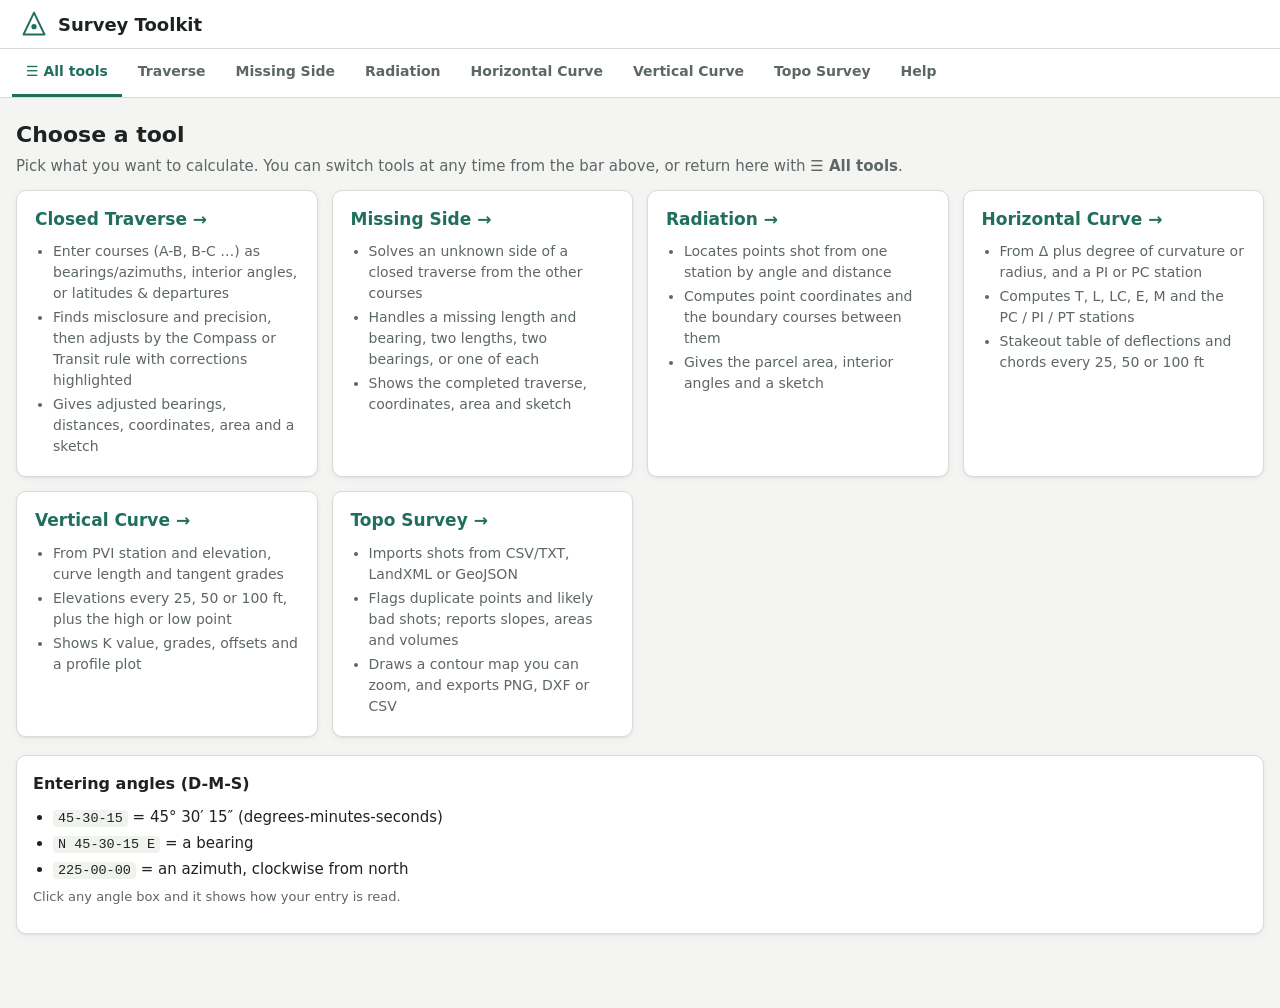
==== index.html @ ddb18ce5 "Put Units and angle-precision dropdowns in each tool's entry form Removes the settings from the top " ====
<!doctype html>
<html lang="en">
<head>
  <meta charset="utf-8">
  <meta name="viewport" content="width=device-width, initial-scale=1">
  <title>Survey Toolkit</title>
  <meta name="description" content="Engineering surveying calculations: traverses, missing sides, radiation, horizontal and vertical curves, and topographic surface analysis.">
  <link rel="stylesheet" href="css/styles.css">
</head>
<body>
  <header class="app-header">
    <div class="brand" role="button" tabindex="0" data-go="home" title="Back to the tool menu">
      <svg viewBox="0 0 32 32" width="28" height="28" aria-hidden="true"><path d="M16 3 4 28h24L16 3Z" fill="none" stroke="currentColor" stroke-width="2.2" stroke-linejoin="round"/><circle cx="16" cy="19" r="3" fill="currentColor"/></svg>
      <span>Survey Toolkit</span>
    </div>
    <!-- Shared settings; each tool's form has visible copies that stay in sync. -->
    <select id="units" hidden>
      <option value="ft">Feet</option>
      <option value="m">Meters</option>
    </select>
    <select id="secDec" hidden>
      <option value="0">1"</option>
      <option value="1">0.1"</option>
    </select>
  </header>

  <nav class="tabs" role="tablist">
    <button role="tab" data-tab="home" class="active home-tab">☰ All tools</button>
    <button role="tab" data-tab="traverse">Traverse</button>
    <button role="tab" data-tab="missing">Missing Side</button>
    <button role="tab" data-tab="radiation">Radiation</button>
    <button role="tab" data-tab="hcurve">Horizontal Curve</button>
    <button role="tab" data-tab="vcurve">Vertical Curve</button>
    <button role="tab" data-tab="topo">Topo Survey</button>
    <button role="tab" data-tab="help">Help</button>
  </nav>

  <main>
    <!-- ================= TRAVERSE ================= -->
    <section id="tab-home" class="tab-panel active">
      <div class="panel-head">
        <h1>Choose a tool</h1>
        <p>Pick what you want to calculate. You can switch tools at any time from the bar above, or return here with <strong>☰ All tools</strong>.</p>
      </div>
      <div class="tool-menu">
        <button class="tool-card" data-go="traverse">
          <span class="tool-title">Closed Traverse</span>
          <ul>
            <li>Enter courses (A-B, B-C …) as bearings/azimuths, interior angles, or latitudes &amp; departures</li>
            <li>Finds misclosure and precision, then adjusts by the Compass or Transit rule with corrections highlighted</li>
            <li>Gives adjusted bearings, distances, coordinates, area and a sketch</li>
          </ul>
        </button>
        <button class="tool-card" data-go="missing">
          <span class="tool-title">Missing Side</span>
          <ul>
            <li>Solves an unknown side of a closed traverse from the other courses</li>
            <li>Handles a missing length and bearing, two lengths, two bearings, or one of each</li>
            <li>Shows the completed traverse, coordinates, area and sketch</li>
          </ul>
        </button>
        <button class="tool-card" data-go="radiation">
          <span class="tool-title">Radiation</span>
          <ul>
            <li>Locates points shot from one station by angle and distance</li>
            <li>Computes point coordinates and the boundary courses between them</li>
            <li>Gives the parcel area, interior angles and a sketch</li>
          </ul>
        </button>
        <button class="tool-card" data-go="hcurve">
          <span class="tool-title">Horizontal Curve</span>
          <ul>
            <li>From Δ plus degree of curvature or radius, and a PI or PC station</li>
            <li>Computes T, L, LC, E, M and the PC / PI / PT stations</li>
            <li>Stakeout table of deflections and chords every 25, 50 or 100 ft</li>
          </ul>
        </button>
        <button class="tool-card" data-go="vcurve">
          <span class="tool-title">Vertical Curve</span>
          <ul>
            <li>From PVI station and elevation, curve length and tangent grades</li>
            <li>Elevations every 25, 50 or 100 ft, plus the high or low point</li>
            <li>Shows K value, grades, offsets and a profile plot</li>
          </ul>
        </button>
        <button class="tool-card" data-go="topo">
          <span class="tool-title">Topo Survey</span>
          <ul>
            <li>Imports shots from CSV/TXT, LandXML or GeoJSON</li>
            <li>Flags duplicate points and likely bad shots; reports slopes, areas and volumes</li>
            <li>Draws a contour map you can zoom, and exports PNG, DXF or CSV</li>
          </ul>
        </button>
      </div>
      <div class="card dms-card">
        <h2>Entering angles (D-M-S)</h2>
        <div class="dms-guide"></div>
      </div>
    </section>

    <section id="tab-traverse" class="tab-panel">
      <div class="panel-head">
        <h1>Closed Traverse</h1>
        <p>Enter each course in order around the figure. The program balances angles, computes latitudes and departures, closure and precision, applies the selected adjustment, and computes coordinates and area.</p>
      </div>
      <div class="dms-guide compact"></div>
      <div class="card">
        <div class="form-row">
          <label>Data entered as
            <select id="tr-mode">
              <option value="distdir">Distances + directions/angles</option>
              <option value="latdep">Latitudes + departures</option>
            </select>
          </label>
          <label class="dist-only">Direction type
            <select id="tr-dirtype">
              <option value="direction">Bearings or azimuths</option>
              <option value="angles">Interior angles</option>
            </select>
          </label>
          <label class="angles-only">Traverse runs
            <select id="tr-turn">
              <option value="cw">Clockwise</option>
              <option value="ccw">Counter-clockwise</option>
            </select>
          </label>
          <label class="angles-only">Direction of first course (D-M-S)
            <input id="tr-startdir" type="text" data-kind="dir" placeholder="N 45-30-00 E or 45-30-00">
          </label>
          <label>Adjustment
            <select id="tr-method">
              <option value="compass">Compass (Bowditch) rule</option>
              <option value="transit">Transit rule</option>
              <option value="none">None (show closure only)</option>
            </select>
          </label>
          <label>Start N <input id="tr-n" type="text" value="5000.00"></label>
          <label>Start E <input id="tr-e" type="text" value="5000.00"></label>
          <label>Required precision 1:
            <input id="tr-req" type="text" value="10000">
          </label>
        </div>
        <p class="hint" id="tr-hint"></p>
        <div id="tr-grid"></div>
        <div class="btn-row">
          <button class="btn" data-act="add-row" data-grid="tr">+ Add course</button>
          <button class="btn primary" id="tr-run">Compute</button>
          <button class="btn ghost" id="tr-example">Load example</button>
          <button class="btn ghost" id="tr-clear">Clear</button>
        </div>
      </div>
      <div id="tr-out" class="results"></div>
    </section>

    <!-- ================= MISSING DATA ================= -->
    <section id="tab-missing" class="tab-panel">
      <div class="panel-head">
        <h1>Missing Side (Traverse)</h1>
        <p>Leave a value blank or type <code>?</code> where it is unknown. Closure (ΣLat = 0, ΣDep = 0) supplies two equations, so up to two unknowns can be found:</p>
        <ul class="compact">
          <li>Length <em>and</em> direction of one course</li>
          <li>Lengths of two courses</li>
          <li>Directions of two courses (two solutions possible)</li>
          <li>Length of one course and direction of another (two solutions possible)</li>
        </ul>
      </div>
      <div class="dms-guide compact"></div>
      <div class="card">
        <div class="form-row">
          <label>Start N <input id="ms-n" type="text" value="5000.00"></label>
          <label>Start E <input id="ms-e" type="text" value="5000.00"></label>
        </div>
        <div id="ms-grid"></div>
        <div class="btn-row">
          <button class="btn" data-act="add-row" data-grid="ms">+ Add course</button>
          <button class="btn primary" id="ms-run">Solve</button>
          <button class="btn ghost" id="ms-example">Load example</button>
          <button class="btn ghost" id="ms-clear">Clear</button>
        </div>
      </div>
      <div id="ms-out" class="results"></div>
    </section>

    <!-- ================= RADIATION ================= -->
    <section id="tab-radiation" class="tab-panel">
      <div class="panel-head">
        <h1>Radiation Survey</h1>
        <p>All points are located by an angle (or direction) and a horizontal distance from one occupied station. The points are joined in the order entered to form the parcel boundary.</p>
      </div>
      <div class="dms-guide compact"></div>
      <div class="card">
        <div class="form-row">
          <label>Occupied station <input id="rd-name" type="text" value="STA 100"></label>
          <label>N <input id="rd-n" type="text" value="10000.00"></label>
          <label>E <input id="rd-e" type="text" value="5000.00"></label>
          <label>Readings are
            <select id="rd-ref">
              <option value="angle">Angles right from backsight</option>
              <option value="direction">Azimuths / bearings</option>
            </select>
          </label>
          <label class="rd-bs">Backsight direction (D-M-S) <input id="rd-bs" type="text" data-kind="dir" value="0-00-00" placeholder="azimuth or bearing"></label>
          <label class="check"><input id="rd-incl" type="checkbox"> Occupied station is a corner of the parcel</label>
        </div>
        <div id="rd-grid"></div>
        <div class="btn-row">
          <button class="btn" data-act="add-row" data-grid="rd">+ Add point</button>
          <button class="btn primary" id="rd-run">Compute</button>
          <button class="btn ghost" id="rd-example">Load example</button>
          <button class="btn ghost" id="rd-clear">Clear</button>
        </div>
      </div>
      <div id="rd-out" class="results"></div>
    </section>

    <!-- ================= HORIZONTAL CURVE ================= -->
    <section id="tab-hcurve" class="tab-panel">
      <div class="panel-head">
        <h1>Horizontal Curve</h1>
        <p>Simple circular curve elements and a stakeout table with deflection angles, chords and tangent offsets at every full station of the chosen interval.</p>
      </div>
      <div class="dms-guide compact"></div>
      <div class="card">
        <div class="form-grid">
          <label>Intersection angle Δ (D-M-S) <input id="hc-delta" type="text" data-kind="angle" placeholder="24-00-00"></label>
          <label>Curve defined by
            <select id="hc-by">
              <option value="D">Degree of curvature</option>
              <option value="R">Radius</option>
            </select>
          </label>
          <label class="hc-D">Degree of curvature D (D-M-S) <input id="hc-D" type="text" data-kind="angle" placeholder="4-00-00"></label>
          <label class="hc-R">Radius R <input id="hc-R" type="text" placeholder="1432.39"></label>
          <label>D definition
            <select id="hc-ddef">
              <option value="arc">Arc (highway)</option>
              <option value="chord">Chord (railway)</option>
            </select>
          </label>
          <label>D base length <input id="hc-base" type="text" value="100"></label>
          <label>Known station is the
            <select id="hc-statype">
              <option value="PI">PI</option>
              <option value="PC">PC</option>
            </select>
          </label>
          <label>Station <input id="hc-sta" type="text" placeholder="64+27.30"></label>
          <label>Stakeout interval
            <select id="hc-int">
              <option value="25">25</option>
              <option value="50" selected>50</option>
              <option value="100">100</option>
              <option value="20">20</option>
              <option value="10">10</option>
            </select>
          </label>
          <label>Curve turns
            <select id="hc-turn">
              <option value="right">Right</option>
              <option value="left">Left</option>
            </select>
          </label>
          <label>PI northing <span class="opt">(optional)</span><input id="hc-pin" type="text"></label>
          <label>PI easting <span class="opt">(optional)</span><input id="hc-pie" type="text"></label>
          <label>Back tangent direction <span class="opt">(optional)</span><input id="hc-baz" type="text" data-kind="dir" placeholder="N 75-00-00 E"></label>
        </div>
        <div class="btn-row">
          <button class="btn primary" id="hc-run">Compute</button>
          <button class="btn ghost" id="hc-example">Load example</button>
        </div>
      </div>
      <div id="hc-out" class="results"></div>
    </section>

    <!-- ================= VERTICAL CURVE ================= -->
    <section id="tab-vcurve" class="tab-panel">
      <div class="panel-head">
        <h1>Vertical Curve</h1>
        <p>Equal-tangent parabolic curve. Elevations are computed at the BVC, EVC, PVI, high/low point and every full station of the chosen interval.</p>
      </div>
      <div class="card">
        <div class="form-grid">
          <label>PVI station <input id="vc-sta" type="text" placeholder="50+00"></label>
          <label>PVI elevation <input id="vc-elev" type="text" placeholder="500.00"></label>
          <label>Curve length L <input id="vc-L" type="text" placeholder="400"></label>
          <label>Back grade g₁ (%) <input id="vc-g1" type="text" placeholder="+3.0"></label>
          <label>Forward grade g₂ (%) <input id="vc-g2" type="text" placeholder="-2.0"></label>
          <label>Point interval
            <select id="vc-int">
              <option value="25">25</option>
              <option value="50" selected>50</option>
              <option value="100">100</option>
              <option value="20">20</option>
              <option value="10">10</option>
            </select>
          </label>
          <label>Elevation at station <span class="opt">(optional)</span><input id="vc-look" type="text" placeholder="50+40"></label>
        </div>
        <div class="btn-row">
          <button class="btn primary" id="vc-run">Compute</button>
          <button class="btn ghost" id="vc-example">Load example</button>
        </div>
      </div>
      <div id="vc-out" class="results"></div>
    </section>

    <!-- ================= TOPO ================= -->
    <section id="tab-topo" class="tab-panel">
      <div class="panel-head">
        <h1>Topographic Survey</h1>
        <p>Load shots from a file or paste them. Supported: CSV / TXT / tab or space delimited (PNEZD, PENZD, PNEZ, PENZ, NEZ, XYZ or any file with a header row), LandXML (CgPoints or surface points) and GeoJSON points with Z.</p>
      </div>
      <div class="card">
        <div class="form-row">
          <label>File <input id="tp-file" type="file" accept=".csv,.txt,.xyz,.pnezd,.xml,.landxml,.json,.geojson,.asc,.dat"></label>
          <label>Format
            <select id="tp-format">
              <option value="auto">Auto-detect</option>
              <option value="PNEZD">PNEZD</option>
              <option value="PENZD">PENZD</option>
              <option value="PNEZ">PNEZ</option>
              <option value="PENZ">PENZ</option>
              <option value="NEZ">NEZ</option>
              <option value="XYZ">XYZ / ENZ</option>
              <option value="landxml">LandXML</option>
              <option value="geojson">GeoJSON</option>
            </select>
          </label>
        </div>
        <textarea id="tp-text" rows="7" spellcheck="false" placeholder="1001,10000.00,5000.00,742.15,GS&#10;1002,10012.50,5021.30,742.80,GS&#10;…"></textarea>
        <div class="form-row">
          <label>Contour interval <input id="tp-ci" type="text" value="1"></label>
          <label>Index every <input id="tp-idx" type="text" value="5"></label>
          <label>Max triangle edge <span class="opt">(0 = none)</span><input id="tp-maxedge" type="text" value="0"></label>
          <label>Reference elev. for volumes <span class="opt">(optional)</span><input id="tp-ref" type="text"></label>
        </div>
        <div class="btn-row">
          <button class="btn primary" id="tp-run">Load &amp; analyse</button>
          <button class="btn ghost" id="tp-example">Load example</button>
        </div>
      </div>
      <div id="tp-out" class="results"></div>
    </section>

    <!-- ================= HELP ================= -->
    <section id="tab-help" class="tab-panel">
      <div class="panel-head"><h1>Help &amp; formulas</h1></div>
      <div class="card prose">
        <h2>Entering angles and directions</h2>
        <ul>
          <li>Angles: <code>45-30-15</code>, <code>45°30'15"</code>, <code>45 30 15</code>, <code>45d30m15s</code> or decimal degrees <code>45.504167</code>.</li>
          <li>Bearings: <code>N 45-30-15 E</code>, <code>S12.5W</code>, <code>N 45°30'15" W</code>.</li>
          <li>Azimuths: a plain angle, measured clockwise from north (0–360°).</li>
          <li>Stations: <code>12+34.56</code> (feet, 100 per station) or <code>1+234.567</code> (meters, 1000 per station). Plain numbers also work.</li>
          <li>Tables accept pasting straight from a spreadsheet (tab or comma separated).</li>
        </ul>
        <h2>Traverse</h2>
        <ul>
          <li>Latitude = L·cos(Az), Departure = L·sin(Az).</li>
          <li>Interior angle sum = (n − 2)·180°. The misclosure is distributed equally to each angle.</li>
          <li>Clockwise traverse: Az<sub>next</sub> = Az<sub>prev</sub> + 180° − ∠. Counter-clockwise: Az<sub>next</sub> = Az<sub>prev</sub> + 180° + ∠.</li>
          <li>Linear misclosure = √(ΣLat² + ΣDep²); precision = 1 : (perimeter ÷ misclosure).</li>
          <li>Compass rule: c<sub>Lat</sub> = −ΣLat · L / P, c<sub>Dep</sub> = −ΣDep · L / P.</li>
          <li>Transit rule: c<sub>Lat</sub> = −ΣLat · |Lat| / Σ|Lat|, c<sub>Dep</sub> = −ΣDep · |Dep| / Σ|Dep|.</li>
          <li>Area by coordinates: A = ½ |Σ(E<sub>i</sub>·N<sub>i+1</sub> − E<sub>i+1</sub>·N<sub>i</sub>)|, checked by the DMD method.</li>
        </ul>
        <h2>Horizontal curve</h2>
        <ul>
          <li>Arc definition: R = (base · 180) / (π · D). Chord definition: R = (base / 2) / sin(D/2).</li>
          <li>T = R·tan(Δ/2), L = base · Δ / D, LC = 2R·sin(Δ/2), E = R(sec(Δ/2) − 1), M = R(1 − cos(Δ/2)).</li>
          <li>PC = PI − T, PT = PC + L. Deflection to a point l beyond the PC = l·D / (2·base); chord = 2R·sin(deflection).</li>
          <li>Tangent offsets: x = R·sin θ, y = R(1 − cos θ) with θ = 2 × deflection.</li>
        </ul>
        <h2>Vertical curve</h2>
        <ul>
          <li>BVC = PVI − L/2, EVC = PVI + L/2, A = g₂ − g₁, K = L / |A|.</li>
          <li>Elevation x from the BVC: y = y<sub>BVC</sub> + g₁·x/100 + (A / 200L)·x².</li>
          <li>High/low point: x = −g₁·L / A (when it falls within the curve).</li>
        </ul>
        <h2>Topographic survey</h2>
        <ul>
          <li>A Delaunay TIN is built from the shots. Points at identical N/E are kept once and reported.</li>
          <li>Spikes: each point's elevation is compared with the mean of its TIN neighbours; residuals with a robust z-score above 3.5 are flagged (typical cause: wrong rod height or a shot on an object).</li>
          <li>Volumes above/below a reference elevation are computed from triangular prisms, split exactly where they cross the reference plane.</li>
          <li>Contours are traced through the TIN by linear interpolation and can be exported as DXF.</li>
        </ul>
        <p class="hint">Always check results independently before using them for design, construction or a legal description.</p>
      </div>
    </section>
  </main>

  <div id="tooltip" class="tooltip" hidden></div>

  <script src="js/core.js"></script>
  <script src="js/traverse.js"></script>
  <script src="js/curves.js"></script>
  <script src="js/topo.js"></script>
  <script src="js/samples.js"></script>
  <script src="js/ui.js"></script>
  <script src="js/app.js"></script>
</body>
</html>
---- css/styles.css ----
:root {
  --bg: #f4f5f2;
  --surface: #ffffff;
  --surface-2: #f0f2ee;
  --text: #1d2321;
  --muted: #5d6763;
  --border: #d7dcd8;
  --accent: #1f6f5c;
  --accent-ink: #ffffff;
  --accent-soft: #e2f0ea;
  --warn-bg: #fff4d6;
  --warn-ink: #7a5300;
  --corr-bg: #fff1c2;
  --solved-bg: #dcefff;
  --bad-bg: #fde3e1;
  --bad-ink: #9b1c13;
  --good-ink: #17694a;
  --plot-line: #1f6f5c;
  --plot-raw: #c0392b;
  --plot-grid: #e3e7e4;
  --plot-text: #2a302e;
  --plot-contour: #7a5536;
  --plot-index: #4a2f18;
  --plot-tin: rgba(40, 60, 55, 0.25);
  --shadow: 0 1px 2px rgba(0, 0, 0, 0.06), 0 2px 8px rgba(0, 0, 0, 0.04);
  --radius: 10px;
  --mono: ui-monospace, "Cascadia Mono", Consolas, "SFMono-Regular", Menlo, monospace;
  color-scheme: light;
}

@media (prefers-color-scheme: dark) {
  :root {
    --bg: #141816;
    --surface: #1c211f;
    --surface-2: #232927;
    --text: #e6ebe8;
    --muted: #9aa6a1;
    --border: #333b38;
    --accent: #4fbf9f;
    --accent-ink: #0d1412;
    --accent-soft: #1f3a32;
    --warn-bg: #3b3018;
    --warn-ink: #f3d38a;
    --corr-bg: #4a3c12;
    --solved-bg: #17344d;
    --bad-bg: #4a1f1c;
    --bad-ink: #ffb4ab;
    --good-ink: #7fdcb6;
    --plot-line: #4fbf9f;
    --plot-raw: #ff7b6b;
    --plot-grid: #262d2a;
    --plot-text: #dfe6e2;
    --plot-contour: #d0a47c;
    --plot-index: #f1caa2;
    --plot-tin: rgba(200, 220, 210, 0.22);
    --shadow: none;
    color-scheme: dark;
  }
}

* { box-sizing: border-box; }

html, body { margin: 0; }

body {
  background: var(--bg);
  color: var(--text);
  font: 15px/1.5 system-ui, -apple-system, "Segoe UI", Roboto, sans-serif;
}

code { font-family: var(--mono); font-size: 0.9em; background: var(--surface-2); padding: 1px 5px; border-radius: 4px; }

.app-header {
  display: flex; align-items: center; gap: 12px 28px; flex-wrap: wrap;
  padding: 10px 20px; background: var(--surface); border-bottom: 1px solid var(--border);
}
.brand { display: flex; align-items: center; gap: 10px; font-weight: 700; font-size: 18px; color: var(--accent); }
.brand span { color: var(--text); }

.tabs {
  display: flex; gap: 2px; padding: 0 12px; overflow-x: auto;
  background: var(--surface); border-bottom: 1px solid var(--border);
  position: sticky; top: 0; z-index: 5;
}
.tabs button {
  border: 0; background: none; color: var(--muted); font: inherit; font-weight: 600; font-size: 14px;
  padding: 12px 14px; cursor: pointer; border-bottom: 3px solid transparent; white-space: nowrap;
}
.tabs button:hover { color: var(--text); }
.tabs button.active { color: var(--accent); border-bottom-color: var(--accent); }

main { max-width: 1280px; margin: 0 auto; padding: 20px 16px 60px; }

.tab-panel { display: none; }
.tab-panel.active { display: block; }

.panel-head h1 { margin: 0 0 4px; font-size: 22px; }
.panel-head p { margin: 0 0 12px; color: var(--muted); max-width: 900px; }
ul.compact { margin: -6px 0 14px; color: var(--muted); padding-left: 22px; }

.card {
  background: var(--surface); border: 1px solid var(--border); border-radius: var(--radius);
  padding: 16px; box-shadow: var(--shadow); margin-bottom: 16px;
}
.card h2 { margin: 0 0 10px; font-size: 16px; }
.card h3 { margin: 14px 0 8px; font-size: 14px; }

label { font-size: 13px; color: var(--muted); }
.form-row { display: flex; flex-wrap: wrap; gap: 12px 16px; margin-bottom: 12px; align-items: flex-end; }
.form-row label, .form-grid label { display: flex; flex-direction: column; gap: 4px; }
.form-row label.check, .form-grid label.check { flex-direction: row; align-items: center; gap: 8px; padding-bottom: 8px; }
.form-grid { display: grid; grid-template-columns: repeat(auto-fill, minmax(190px, 1fr)); gap: 12px 16px; margin-bottom: 12px; }
.opt { font-size: 11px; color: var(--muted); font-weight: 400; }

input[type="text"], select, textarea {
  font: inherit; font-size: 14px; color: var(--text); background: var(--surface);
  border: 1px solid var(--border); border-radius: 6px; padding: 7px 9px; min-width: 0;
}
input[type="text"]:focus, select:focus, textarea:focus { outline: 2px solid var(--accent); outline-offset: -1px; border-color: var(--accent); }
textarea { width: 100%; font-family: var(--mono); font-size: 13px; resize: vertical; margin-bottom: 12px; }
input[type="file"] { font-size: 13px; color: var(--text); }

.hint { color: var(--muted); font-size: 13px; margin: 0 0 10px; }
.hint:empty { display: none; }

.btn-row { display: flex; flex-wrap: wrap; gap: 8px; margin-top: 12px; }
.btn {
  font: inherit; font-size: 14px; font-weight: 600; cursor: pointer;
  border: 1px solid var(--border); background: var(--surface-2); color: var(--text);
  padding: 7px 14px; border-radius: 6px;
}
.btn:hover { border-color: var(--accent); }
.btn.primary { background: var(--accent); color: var(--accent-ink); border-color: var(--accent); }
.btn.primary:hover { filter: brightness(1.08); }
.btn.ghost { background: transparent; }
.btn.small { font-size: 12px; padding: 4px 10px; }

/* Input grid */
.grid-wrap { overflow-x: auto; }
table.grid { border-collapse: collapse; width: 100%; min-width: 480px; }
table.grid th { text-align: left; font-size: 12px; color: var(--muted); font-weight: 600; padding: 4px 6px; border-bottom: 1px solid var(--border); }
table.grid td { padding: 3px 4px; }
table.grid td.num { color: var(--muted); font-size: 12px; width: 28px; text-align: right; padding-right: 8px; }
table.grid input { width: 100%; font-family: var(--mono); font-size: 13px; }
table.grid .del { border: 0; background: none; color: var(--muted); cursor: pointer; font-size: 18px; line-height: 1; padding: 2px 6px; }
table.grid .del:hover { color: var(--bad-ink); }
.col-hidden { display: none; }

/* Results */
.results:empty { display: none; }
.summary { display: grid; grid-template-columns: repeat(auto-fill, minmax(180px, 1fr)); gap: 10px; margin-bottom: 14px; }
.stat { background: var(--surface-2); border-radius: 8px; padding: 10px 12px; }
.stat .k { font-size: 12px; color: var(--muted); }
.stat .v { font-size: 17px; font-weight: 700; font-family: var(--mono); word-break: break-word; }
.stat .s { font-size: 12px; color: var(--muted); font-family: var(--mono); }
.stat.good .v { color: var(--good-ink); }
.stat.bad { background: var(--bad-bg); }
.stat.bad .v { color: var(--bad-ink); }

.msg { padding: 10px 12px; border-radius: 8px; margin-bottom: 10px; font-size: 14px; }
.msg.error { background: var(--bad-bg); color: var(--bad-ink); }
.msg.warn { background: var(--warn-bg); color: var(--warn-ink); }
.msg.info { background: var(--accent-soft); }
.msg ul { margin: 4px 0 0; padding-left: 20px; }

.table-wrap { overflow-x: auto; margin-bottom: 8px; }
table.out { border-collapse: collapse; width: 100%; font-size: 13px; }
table.out th, table.out td { padding: 5px 8px; border-bottom: 1px solid var(--border); white-space: nowrap; }
table.out th { text-align: right; color: var(--muted); font-weight: 600; font-size: 12px; background: var(--surface-2); position: sticky; top: 0; }
table.out th:first-child, table.out td:first-child { text-align: left; }
table.out td { text-align: right; font-family: var(--mono); }
table.out td.txt { text-align: left; font-family: inherit; }
table.out tr.total td { font-weight: 700; border-top: 2px solid var(--border); }
table.out td.corr { background: var(--corr-bg); }
table.out td.solved { background: var(--solved-bg); font-weight: 700; }
table.out td.flag { background: var(--bad-bg); color: var(--bad-ink); font-weight: 700; }
table.out tr.key td { font-weight: 700; }
table.out tbody tr:hover td { filter: brightness(0.97); }

.legend { display: flex; gap: 14px; flex-wrap: wrap; font-size: 12px; color: var(--muted); margin: 4px 0 8px; }
.swatch { display: inline-block; width: 12px; height: 12px; border-radius: 3px; vertical-align: -2px; margin-right: 4px; border: 1px solid var(--border); }
.swatch.corr { background: var(--corr-bg); }
.swatch.solved { background: var(--solved-bg); }
.swatch.flag { background: var(--bad-bg); }

.block-head { display: flex; justify-content: space-between; align-items: center; gap: 8px; flex-wrap: wrap; }
.block-head h2 { margin: 0; }

.two-col { display: grid; grid-template-columns: minmax(0, 3fr) minmax(0, 2fr); gap: 16px; }
@media (max-width: 900px) { .two-col { grid-template-columns: 1fr; } }

canvas.plot { width: 100%; height: 380px; display: block; background: var(--surface); border: 1px solid var(--border); border-radius: 8px; }
canvas.plot.tall { height: 600px; }
@media (max-width: 600px) { canvas.plot.tall { height: 420px; } }

.layer-toggles { display: flex; flex-wrap: wrap; gap: 6px 14px; margin-bottom: 8px; }
.layer-toggles label { display: flex; align-items: center; gap: 5px; color: var(--text); }

.colorbar { display: flex; align-items: center; gap: 8px; font-size: 12px; color: var(--muted); font-family: var(--mono); margin-top: 6px; }
.colorbar .bar { flex: 0 1 240px; height: 10px; border-radius: 5px; }

.tooltip {
  position: fixed; pointer-events: none; z-index: 50; background: var(--text); color: var(--bg);
  padding: 6px 9px; border-radius: 6px; font-size: 12px; font-family: var(--mono); white-space: pre; box-shadow: var(--shadow);
}

.prose h2 { font-size: 16px; margin: 18px 0 6px; }
.prose h2:first-child { margin-top: 0; }
.prose ul { margin: 0; padding-left: 22px; }
.prose li { margin: 3px 0; }

@media print {
  .tabs, .tool-settings, .btn-row, .btn, .card:not(.result-card) { display: none !important; }
  .tab-panel:not(.active) { display: none !important; }
  body { background: #fff; }
}

/* Tool menu */
.brand[data-go] { cursor: pointer; }
.tabs .home-tab { color: var(--text); }
.tool-menu { display: grid; grid-template-columns: repeat(auto-fill, minmax(280px, 1fr)); gap: 14px; margin-bottom: 18px; }
.tool-card {
  text-align: left; font: inherit; color: var(--text); cursor: pointer;
  background: var(--surface); border: 1px solid var(--border); border-radius: var(--radius);
  padding: 16px 18px; box-shadow: var(--shadow); transition: border-color 0.15s, transform 0.15s;
}
.tool-card:hover, .tool-card:focus-visible { border-color: var(--accent); transform: translateY(-2px); outline: none; }
.tool-card .tool-title { display: block; font-size: 17px; font-weight: 700; color: var(--accent); margin-bottom: 6px; }
.tool-card .tool-title::after { content: " →"; }
.tool-card ul { margin: 0; padding-left: 18px; color: var(--muted); font-size: 14px; }
.tool-card li { margin: 3px 0; }

/* D-M-S guidance */
.dms-guide.compact {
  display: flex; gap: 12px; align-items: flex-start;
  background: var(--accent-soft); border-radius: 8px; padding: 10px 14px; margin-bottom: 12px; font-size: 14px;
}
.dms-guide .dms-icon { font-weight: 700; color: var(--accent); font-size: 16px; white-space: nowrap; }
.dms-guide details { margin-top: 6px; }
.dms-guide summary { cursor: pointer; color: var(--accent); font-weight: 600; }
.dms-guide details .table-wrap { margin-top: 8px; }
.dms-guide table.out td { white-space: normal; }
.dms-card table.out td { white-space: normal; }
.angle-tip {
  position: fixed; z-index: 40; max-width: min(460px, calc(100vw - 16px));
  background: var(--text); color: var(--bg); font-size: 12.5px; line-height: 1.4;
  padding: 6px 10px; border-radius: 6px; box-shadow: var(--shadow); pointer-events: none;
}
.angle-tip b { font-family: var(--mono); }
.angle-tip .bad { color: #ff9b8f; font-weight: 700; }
@media (prefers-color-scheme: dark) { .angle-tip .bad { color: #b3261e; } }
.tool-card { display: flex; flex-direction: column; justify-content: flex-start; align-items: stretch; }
.dms-guide table.out th, .dms-card table.out th { text-align: left; }
.dms-list { margin: 0 0 6px; padding-left: 20px; }
.dms-list li { margin: 3px 0; }

/* Units / angle precision inside each tool's form */
.tool-settings { display: flex; flex-wrap: wrap; gap: 12px 16px; padding-bottom: 12px; margin-bottom: 12px; border-bottom: 1px solid var(--border); }
.tool-settings label { display: flex; flex-direction: column; gap: 4px; }
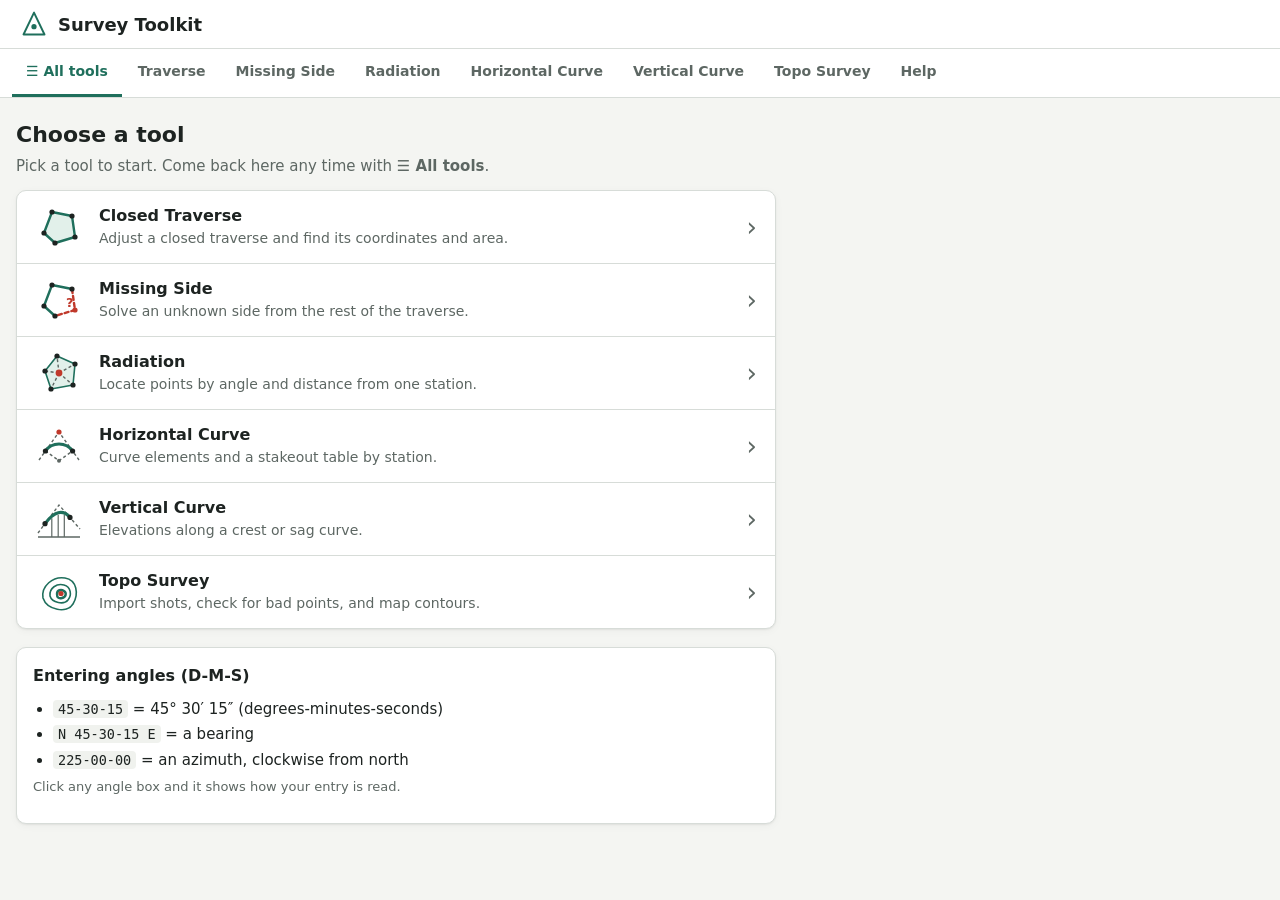
==== commit 2e53661c: "Turn the tool menu into a compact list with icons Each tool is one row: a small icon of what it does" ====
--- a/index.html
+++ b/index.html
@@ -40,56 +40,38 @@
     <section id="tab-home" class="tab-panel active">
       <div class="panel-head">
         <h1>Choose a tool</h1>
-        <p>Pick what you want to calculate. You can switch tools at any time from the bar above, or return here with <strong>☰ All tools</strong>.</p>
-      </div>
-      <div class="tool-menu">
-        <button class="tool-card" data-go="traverse">
-          <span class="tool-title">Closed Traverse</span>
-          <ul>
-            <li>Enter courses (A-B, B-C …) as bearings/azimuths, interior angles, or latitudes &amp; departures</li>
-            <li>Finds misclosure and precision, then adjusts by the Compass or Transit rule with corrections highlighted</li>
-            <li>Gives adjusted bearings, distances, coordinates, area and a sketch</li>
-          </ul>
-        </button>
-        <button class="tool-card" data-go="missing">
-          <span class="tool-title">Missing Side</span>
-          <ul>
-            <li>Solves an unknown side of a closed traverse from the other courses</li>
-            <li>Handles a missing length and bearing, two lengths, two bearings, or one of each</li>
-            <li>Shows the completed traverse, coordinates, area and sketch</li>
-          </ul>
-        </button>
-        <button class="tool-card" data-go="radiation">
-          <span class="tool-title">Radiation</span>
-          <ul>
-            <li>Locates points shot from one station by angle and distance</li>
-            <li>Computes point coordinates and the boundary courses between them</li>
-            <li>Gives the parcel area, interior angles and a sketch</li>
-          </ul>
-        </button>
-        <button class="tool-card" data-go="hcurve">
-          <span class="tool-title">Horizontal Curve</span>
-          <ul>
-            <li>From Δ plus degree of curvature or radius, and a PI or PC station</li>
-            <li>Computes T, L, LC, E, M and the PC / PI / PT stations</li>
-            <li>Stakeout table of deflections and chords every 25, 50 or 100 ft</li>
-          </ul>
-        </button>
-        <button class="tool-card" data-go="vcurve">
-          <span class="tool-title">Vertical Curve</span>
-          <ul>
-            <li>From PVI station and elevation, curve length and tangent grades</li>
-            <li>Elevations every 25, 50 or 100 ft, plus the high or low point</li>
-            <li>Shows K value, grades, offsets and a profile plot</li>
-          </ul>
-        </button>
-        <button class="tool-card" data-go="topo">
-          <span class="tool-title">Topo Survey</span>
-          <ul>
-            <li>Imports shots from CSV/TXT, LandXML or GeoJSON</li>
-            <li>Flags duplicate points and likely bad shots; reports slopes, areas and volumes</li>
-            <li>Draws a contour map you can zoom, and exports PNG, DXF or CSV</li>
-          </ul>
+        <p>Pick a tool to start. Come back here any time with <strong>☰ All tools</strong>.</p>
+      </div>
+      <div class="tool-list">
+        <button class="tool-item" data-go="traverse">
+          <svg class="tool-icon" viewBox="0 0 48 48" aria-hidden="true"><path d="M9 30 17 9 37 13 40 34 20 40Z" class="line fill"/><circle cx="9" cy="30" r="2.6" class="ink"/><circle cx="17" cy="9" r="2.6" class="ink"/><circle cx="37" cy="13" r="2.6" class="ink"/><circle cx="40" cy="34" r="2.6" class="ink"/><circle cx="20" cy="40" r="2.6" class="ink"/></svg>
+          <span class="tool-text"><span class="tool-title">Closed Traverse</span><span class="tool-desc">Adjust a closed traverse and find its coordinates and area.</span></span>
+          <span class="tool-arrow" aria-hidden="true">›</span>
+        </button>
+        <button class="tool-item" data-go="missing">
+          <svg class="tool-icon" viewBox="0 0 48 48" aria-hidden="true"><path d="M20 40 9 30 17 9 37 13" class="line"/><path d="M37 13 40 34 20 40" class="line warn dash"/><text x="31" y="31" class="q">?</text><circle cx="9" cy="30" r="2.6" class="ink"/><circle cx="17" cy="9" r="2.6" class="ink"/><circle cx="37" cy="13" r="2.6" class="ink"/><circle cx="20" cy="40" r="2.6" class="ink"/><circle cx="40" cy="34" r="2.6" class="warnfill"/></svg>
+          <span class="tool-text"><span class="tool-title">Missing Side</span><span class="tool-desc">Solve an unknown side from the rest of the traverse.</span></span>
+          <span class="tool-arrow" aria-hidden="true">›</span>
+        </button>
+        <button class="tool-item" data-go="radiation">
+          <svg class="tool-icon" viewBox="0 0 48 48" aria-hidden="true"><path d="M10 22 22 7 40 15 38 36 16 40Z" class="line fill thin"/><path d="M24 24 10 22" class="ray"/><path d="M24 24 22 7" class="ray"/><path d="M24 24 40 15" class="ray"/><path d="M24 24 38 36" class="ray"/><path d="M24 24 16 40" class="ray"/><circle cx="10" cy="22" r="2.6" class="ink"/><circle cx="22" cy="7" r="2.6" class="ink"/><circle cx="40" cy="15" r="2.6" class="ink"/><circle cx="38" cy="36" r="2.6" class="ink"/><circle cx="16" cy="40" r="2.6" class="ink"/><circle cx="24" cy="24" r="3.4" class="warnfill"/></svg>
+          <span class="tool-text"><span class="tool-title">Radiation</span><span class="tool-desc">Locate points by angle and distance from one station.</span></span>
+          <span class="tool-arrow" aria-hidden="true">›</span>
+        </button>
+        <button class="tool-item" data-go="hcurve">
+          <svg class="tool-icon" viewBox="0 0 48 48" aria-hidden="true"><path d="M4 38 24 10 44 38" class="ray"/><path d="M10.4 29 24 38.7 37.6 29" class="ray"/><path d="M10.4 29A16.7 16.7 0 0 1 37.6 29" class="line thick"/><circle cx="24" cy="38.7" r="2" class="mutedfill"/><circle cx="10.4" cy="29" r="2.6" class="ink"/><circle cx="37.6" cy="29" r="2.6" class="ink"/><circle cx="24" cy="10" r="2.6" class="warnfill"/></svg>
+          <span class="tool-text"><span class="tool-title">Horizontal Curve</span><span class="tool-desc">Curve elements and a stakeout table by station.</span></span>
+          <span class="tool-arrow" aria-hidden="true">›</span>
+        </button>
+        <button class="tool-item" data-go="vcurve">
+          <svg class="tool-icon" viewBox="0 0 48 48" aria-hidden="true"><path d="M3 38 24 10 45 34" class="ray"/><path d="M16.8 23.3V42" class="tick"/><path d="M23.2 19.8V42" class="tick"/><path d="M29.3 20.1V42" class="tick"/><path d="M10 28.7 Q24 10 35 22.4" class="line thick"/><circle cx="10" cy="28.7" r="2.6" class="ink"/><circle cx="35" cy="22.4" r="2.6" class="ink"/><path d="M3 42H45" class="ground"/></svg>
+          <span class="tool-text"><span class="tool-title">Vertical Curve</span><span class="tool-desc">Elevations along a crest or sag curve.</span></span>
+          <span class="tool-arrow" aria-hidden="true">›</span>
+        </button>
+        <button class="tool-item" data-go="topo">
+          <svg class="tool-icon" viewBox="0 0 48 48" aria-hidden="true"><path d="M8 30C6 18 18 8 30 10S44 26 38 36 12 42 8 30Z" class="line thin"/><path d="M15 28C14 20 22 15 29 17S37 27 33 32 17 35 15 28Z" class="line thin"/><path d="M22 26C22 22 26 21 29 23S31 29 27 30 22 29 22 26Z" class="line"/><circle cx="26" cy="25.5" r="2.6" class="warnfill"/></svg>
+          <span class="tool-text"><span class="tool-title">Topo Survey</span><span class="tool-desc">Import shots, check for bad points, and map contours.</span></span>
+          <span class="tool-arrow" aria-hidden="true">›</span>
         </button>
       </div>
       <div class="card dms-card">
--- a/css/styles.css
+++ b/css/styles.css
@@ -218,17 +218,38 @@
 /* Tool menu */
 .brand[data-go] { cursor: pointer; }
 .tabs .home-tab { color: var(--text); }
-.tool-menu { display: grid; grid-template-columns: repeat(auto-fill, minmax(280px, 1fr)); gap: 14px; margin-bottom: 18px; }
-.tool-card {
-  text-align: left; font: inherit; color: var(--text); cursor: pointer;
-  background: var(--surface); border: 1px solid var(--border); border-radius: var(--radius);
-  padding: 16px 18px; box-shadow: var(--shadow); transition: border-color 0.15s, transform 0.15s;
-}
-.tool-card:hover, .tool-card:focus-visible { border-color: var(--accent); transform: translateY(-2px); outline: none; }
-.tool-card .tool-title { display: block; font-size: 17px; font-weight: 700; color: var(--accent); margin-bottom: 6px; }
-.tool-card .tool-title::after { content: " →"; }
-.tool-card ul { margin: 0; padding-left: 18px; color: var(--muted); font-size: 14px; }
-.tool-card li { margin: 3px 0; }
+.tool-list {
+  display: flex; flex-direction: column; max-width: 760px; margin-bottom: 18px;
+  background: var(--surface); border: 1px solid var(--border); border-radius: var(--radius); box-shadow: var(--shadow); overflow: hidden;
+}
+.tool-item {
+  display: flex; align-items: center; gap: 16px; width: 100%; text-align: left;
+  font: inherit; color: var(--text); background: none; border: 0; border-top: 1px solid var(--border);
+  padding: 12px 18px; cursor: pointer;
+}
+.tool-item:first-child { border-top: 0; }
+.tool-item:hover, .tool-item:focus-visible { background: var(--accent-soft); outline: none; }
+.tool-icon { width: 48px; height: 48px; flex: none; }
+.tool-icon .line { fill: none; stroke: var(--accent); stroke-width: 2.4; stroke-linejoin: round; stroke-linecap: round; }
+.tool-icon .line.thin { stroke-width: 1.6; }
+.tool-icon .line.thick { stroke-width: 3.2; }
+.tool-icon .fill { fill: var(--accent-soft); }
+.tool-icon .ray { fill: none; stroke: var(--muted); stroke-width: 1.4; stroke-dasharray: 3 2.5; }
+.tool-icon .ground { stroke: var(--muted); stroke-width: 1.4; }
+.tool-icon .tick { stroke: var(--muted); stroke-width: 1.2; }
+.tool-icon .mutedfill { fill: var(--muted); }
+.tool-icon .dash { stroke-dasharray: 4 3; }
+.tool-icon .warn { stroke: var(--plot-raw); }
+.tool-icon .ink { fill: var(--text); }
+.tool-icon .warnfill { fill: var(--plot-raw); }
+.tool-icon .q { fill: var(--plot-raw); font: 700 13px system-ui, sans-serif; }
+.tool-text { display: flex; flex-direction: column; min-width: 0; flex: 1; }
+.tool-title { font-size: 16px; font-weight: 700; color: var(--text); }
+.tool-desc { font-size: 14px; color: var(--muted); white-space: nowrap; overflow: hidden; text-overflow: ellipsis; }
+@media (max-width: 560px) { .tool-desc { white-space: normal; } }
+.tool-arrow { font-size: 26px; line-height: 1; color: var(--muted); }
+.tool-item:hover .tool-arrow { color: var(--accent); }
+.dms-card { max-width: 760px; }
 
 /* D-M-S guidance */
 .dms-guide.compact {
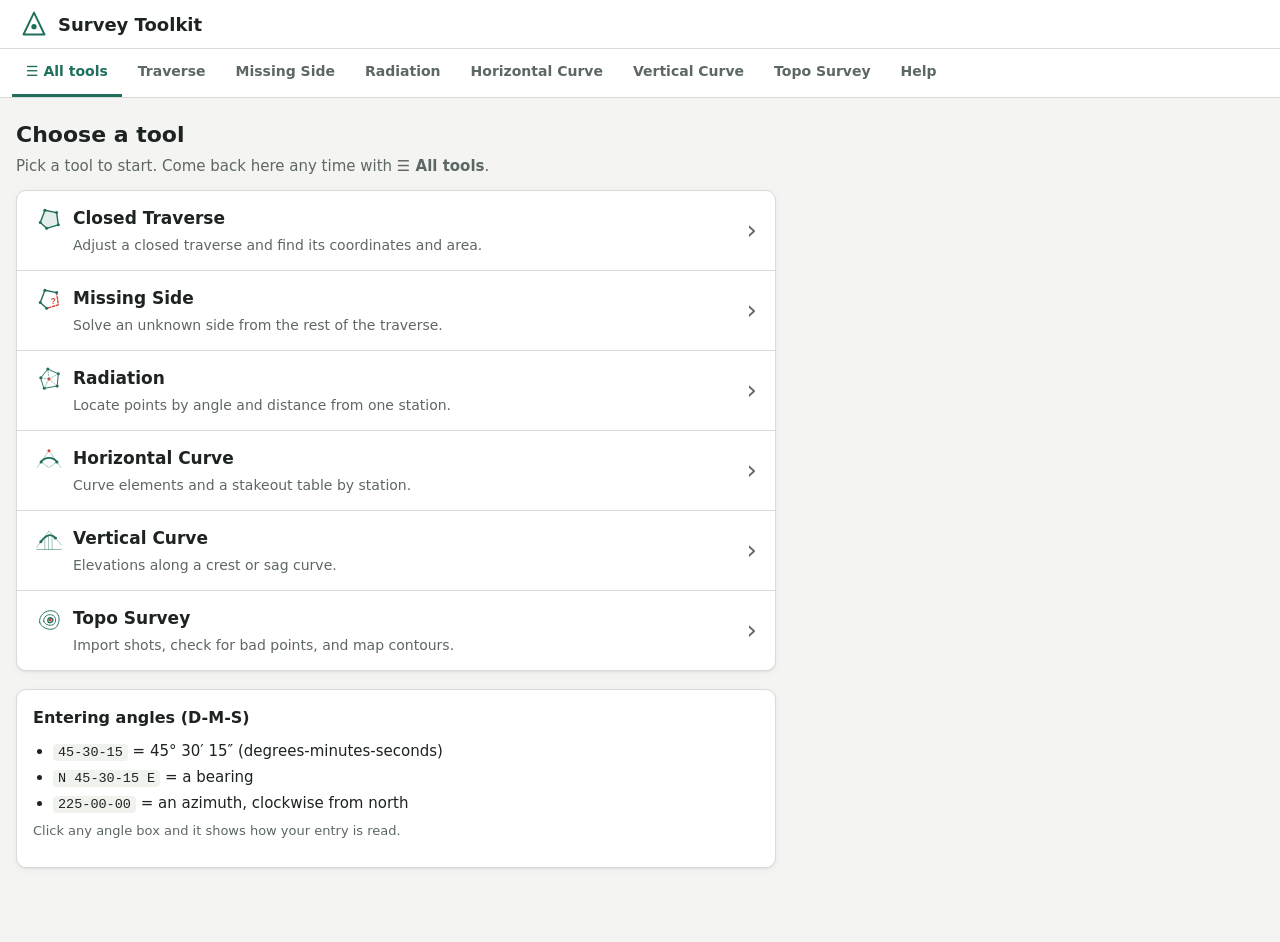
==== commit b0f7ffd5: "Fix menu icons showing as black blobs; name-led menu rows The icons depended on the stylesheet for s" ====
--- a/index.html
+++ b/index.html
@@ -5,7 +5,7 @@
   <meta name="viewport" content="width=device-width, initial-scale=1">
   <title>Survey Toolkit</title>
   <meta name="description" content="Engineering surveying calculations: traverses, missing sides, radiation, horizontal and vertical curves, and topographic surface analysis.">
-  <link rel="stylesheet" href="css/styles.css">
+  <link rel="stylesheet" href="css/styles.css?v=20261031b">
 </head>
 <body>
   <header class="app-header">
@@ -44,33 +44,27 @@
       </div>
       <div class="tool-list">
         <button class="tool-item" data-go="traverse">
-          <svg class="tool-icon" viewBox="0 0 48 48" aria-hidden="true"><path d="M9 30 17 9 37 13 40 34 20 40Z" class="line fill"/><circle cx="9" cy="30" r="2.6" class="ink"/><circle cx="17" cy="9" r="2.6" class="ink"/><circle cx="37" cy="13" r="2.6" class="ink"/><circle cx="40" cy="34" r="2.6" class="ink"/><circle cx="20" cy="40" r="2.6" class="ink"/></svg>
-          <span class="tool-text"><span class="tool-title">Closed Traverse</span><span class="tool-desc">Adjust a closed traverse and find its coordinates and area.</span></span>
+          <span class="tool-text"><span class="tool-title"><svg class="tool-icon" width="32" height="32" viewBox="0 0 48 48" fill="none" stroke="currentColor" stroke-width="2.4" stroke-linejoin="round" stroke-linecap="round" aria-hidden="true"><path d="M9 30 17 9 37 13 40 34 20 40Z" fill="currentColor" fill-opacity="0.12"/><circle cx="9" cy="30" r="2.6" fill="currentColor" stroke="none"/><circle cx="17" cy="9" r="2.6" fill="currentColor" stroke="none"/><circle cx="37" cy="13" r="2.6" fill="currentColor" stroke="none"/><circle cx="40" cy="34" r="2.6" fill="currentColor" stroke="none"/><circle cx="20" cy="40" r="2.6" fill="currentColor" stroke="none"/></svg>Closed Traverse</span><span class="tool-desc">Adjust a closed traverse and find its coordinates and area.</span></span>
           <span class="tool-arrow" aria-hidden="true">›</span>
         </button>
         <button class="tool-item" data-go="missing">
-          <svg class="tool-icon" viewBox="0 0 48 48" aria-hidden="true"><path d="M20 40 9 30 17 9 37 13" class="line"/><path d="M37 13 40 34 20 40" class="line warn dash"/><text x="31" y="31" class="q">?</text><circle cx="9" cy="30" r="2.6" class="ink"/><circle cx="17" cy="9" r="2.6" class="ink"/><circle cx="37" cy="13" r="2.6" class="ink"/><circle cx="20" cy="40" r="2.6" class="ink"/><circle cx="40" cy="34" r="2.6" class="warnfill"/></svg>
-          <span class="tool-text"><span class="tool-title">Missing Side</span><span class="tool-desc">Solve an unknown side from the rest of the traverse.</span></span>
+          <span class="tool-text"><span class="tool-title"><svg class="tool-icon" width="32" height="32" viewBox="0 0 48 48" fill="none" stroke="currentColor" stroke-width="2.4" stroke-linejoin="round" stroke-linecap="round" aria-hidden="true"><path d="M20 40 9 30 17 9 37 13"/><path d="M37 13 40 34 20 40" stroke="#d0453a" stroke-dasharray="4 3"/><text x="27" y="32" fill="#d0453a" stroke="none" font-size="14" font-weight="700" font-family="sans-serif">?</text><circle cx="9" cy="30" r="2.6" fill="currentColor" stroke="none"/><circle cx="17" cy="9" r="2.6" fill="currentColor" stroke="none"/><circle cx="37" cy="13" r="2.6" fill="currentColor" stroke="none"/><circle cx="20" cy="40" r="2.6" fill="currentColor" stroke="none"/></svg>Missing Side</span><span class="tool-desc">Solve an unknown side from the rest of the traverse.</span></span>
           <span class="tool-arrow" aria-hidden="true">›</span>
         </button>
         <button class="tool-item" data-go="radiation">
-          <svg class="tool-icon" viewBox="0 0 48 48" aria-hidden="true"><path d="M10 22 22 7 40 15 38 36 16 40Z" class="line fill thin"/><path d="M24 24 10 22" class="ray"/><path d="M24 24 22 7" class="ray"/><path d="M24 24 40 15" class="ray"/><path d="M24 24 38 36" class="ray"/><path d="M24 24 16 40" class="ray"/><circle cx="10" cy="22" r="2.6" class="ink"/><circle cx="22" cy="7" r="2.6" class="ink"/><circle cx="40" cy="15" r="2.6" class="ink"/><circle cx="38" cy="36" r="2.6" class="ink"/><circle cx="16" cy="40" r="2.6" class="ink"/><circle cx="24" cy="24" r="3.4" class="warnfill"/></svg>
-          <span class="tool-text"><span class="tool-title">Radiation</span><span class="tool-desc">Locate points by angle and distance from one station.</span></span>
+          <span class="tool-text"><span class="tool-title"><svg class="tool-icon" width="32" height="32" viewBox="0 0 48 48" fill="none" stroke="currentColor" stroke-width="2.4" stroke-linejoin="round" stroke-linecap="round" aria-hidden="true"><path d="M10 22 22 7 40 15 38 36 16 40Z" stroke-width="1.6"/><path d="M24 24 10 22" stroke-width="1.3" stroke-dasharray="3 2.5" opacity="0.6"/><path d="M24 24 22 7" stroke-width="1.3" stroke-dasharray="3 2.5" opacity="0.6"/><path d="M24 24 40 15" stroke-width="1.3" stroke-dasharray="3 2.5" opacity="0.6"/><path d="M24 24 38 36" stroke-width="1.3" stroke-dasharray="3 2.5" opacity="0.6"/><path d="M24 24 16 40" stroke-width="1.3" stroke-dasharray="3 2.5" opacity="0.6"/><circle cx="10" cy="22" r="2.6" fill="currentColor" stroke="none"/><circle cx="22" cy="7" r="2.6" fill="currentColor" stroke="none"/><circle cx="40" cy="15" r="2.6" fill="currentColor" stroke="none"/><circle cx="38" cy="36" r="2.6" fill="currentColor" stroke="none"/><circle cx="16" cy="40" r="2.6" fill="currentColor" stroke="none"/><circle cx="24" cy="24" r="2.6" fill="#d0453a" stroke="none"/></svg>Radiation</span><span class="tool-desc">Locate points by angle and distance from one station.</span></span>
           <span class="tool-arrow" aria-hidden="true">›</span>
         </button>
         <button class="tool-item" data-go="hcurve">
-          <svg class="tool-icon" viewBox="0 0 48 48" aria-hidden="true"><path d="M4 38 24 10 44 38" class="ray"/><path d="M10.4 29 24 38.7 37.6 29" class="ray"/><path d="M10.4 29A16.7 16.7 0 0 1 37.6 29" class="line thick"/><circle cx="24" cy="38.7" r="2" class="mutedfill"/><circle cx="10.4" cy="29" r="2.6" class="ink"/><circle cx="37.6" cy="29" r="2.6" class="ink"/><circle cx="24" cy="10" r="2.6" class="warnfill"/></svg>
-          <span class="tool-text"><span class="tool-title">Horizontal Curve</span><span class="tool-desc">Curve elements and a stakeout table by station.</span></span>
+          <span class="tool-text"><span class="tool-title"><svg class="tool-icon" width="32" height="32" viewBox="0 0 48 48" fill="none" stroke="currentColor" stroke-width="2.4" stroke-linejoin="round" stroke-linecap="round" aria-hidden="true"><path d="M4 38 24 10 44 38" stroke-width="1.3" stroke-dasharray="3 2.5" opacity="0.6"/><path d="M10.4 29 24 38.7 37.6 29" stroke-width="1.3" stroke-dasharray="3 2.5" opacity="0.6"/><path d="M10.4 29A16.7 16.7 0 0 1 37.6 29" stroke-width="3.2"/><circle cx="10.4" cy="29" r="2.6" fill="currentColor" stroke="none"/><circle cx="37.6" cy="29" r="2.6" fill="currentColor" stroke="none"/><circle cx="24" cy="10" r="2.6" fill="#d0453a" stroke="none"/></svg>Horizontal Curve</span><span class="tool-desc">Curve elements and a stakeout table by station.</span></span>
           <span class="tool-arrow" aria-hidden="true">›</span>
         </button>
         <button class="tool-item" data-go="vcurve">
-          <svg class="tool-icon" viewBox="0 0 48 48" aria-hidden="true"><path d="M3 38 24 10 45 34" class="ray"/><path d="M16.8 23.3V42" class="tick"/><path d="M23.2 19.8V42" class="tick"/><path d="M29.3 20.1V42" class="tick"/><path d="M10 28.7 Q24 10 35 22.4" class="line thick"/><circle cx="10" cy="28.7" r="2.6" class="ink"/><circle cx="35" cy="22.4" r="2.6" class="ink"/><path d="M3 42H45" class="ground"/></svg>
-          <span class="tool-text"><span class="tool-title">Vertical Curve</span><span class="tool-desc">Elevations along a crest or sag curve.</span></span>
+          <span class="tool-text"><span class="tool-title"><svg class="tool-icon" width="32" height="32" viewBox="0 0 48 48" fill="none" stroke="currentColor" stroke-width="2.4" stroke-linejoin="round" stroke-linecap="round" aria-hidden="true"><path d="M3 38 24 10 45 34" stroke-width="1.3" stroke-dasharray="3 2.5" opacity="0.6"/><path d="M16.8 23.3V42M23.2 19.8V42M29.3 20.1V42" stroke-width="1.2" opacity="0.6"/><path d="M3 42H45" stroke-width="1.4" opacity="0.6"/><path d="M10 28.7Q24 10 35 22.4" stroke-width="3.2"/><circle cx="10" cy="28.7" r="2.6" fill="currentColor" stroke="none"/><circle cx="35" cy="22.4" r="2.6" fill="currentColor" stroke="none"/></svg>Vertical Curve</span><span class="tool-desc">Elevations along a crest or sag curve.</span></span>
           <span class="tool-arrow" aria-hidden="true">›</span>
         </button>
         <button class="tool-item" data-go="topo">
-          <svg class="tool-icon" viewBox="0 0 48 48" aria-hidden="true"><path d="M8 30C6 18 18 8 30 10S44 26 38 36 12 42 8 30Z" class="line thin"/><path d="M15 28C14 20 22 15 29 17S37 27 33 32 17 35 15 28Z" class="line thin"/><path d="M22 26C22 22 26 21 29 23S31 29 27 30 22 29 22 26Z" class="line"/><circle cx="26" cy="25.5" r="2.6" class="warnfill"/></svg>
-          <span class="tool-text"><span class="tool-title">Topo Survey</span><span class="tool-desc">Import shots, check for bad points, and map contours.</span></span>
+          <span class="tool-text"><span class="tool-title"><svg class="tool-icon" width="32" height="32" viewBox="0 0 48 48" fill="none" stroke="currentColor" stroke-width="2.4" stroke-linejoin="round" stroke-linecap="round" aria-hidden="true"><path d="M8 30C6 18 18 8 30 10S44 26 38 36 12 42 8 30Z" stroke-width="1.6"/><path d="M15 28C14 20 22 15 29 17S37 27 33 32 17 35 15 28Z" stroke-width="1.6"/><path d="M22 26C22 22 26 21 29 23S31 29 27 30 22 29 22 26Z"/><circle cx="26" cy="25.5" r="2.6" fill="#d0453a" stroke="none"/></svg>Topo Survey</span><span class="tool-desc">Import shots, check for bad points, and map contours.</span></span>
           <span class="tool-arrow" aria-hidden="true">›</span>
         </button>
       </div>
@@ -373,12 +367,12 @@
 
   <div id="tooltip" class="tooltip" hidden></div>
 
-  <script src="js/core.js"></script>
-  <script src="js/traverse.js"></script>
-  <script src="js/curves.js"></script>
-  <script src="js/topo.js"></script>
-  <script src="js/samples.js"></script>
-  <script src="js/ui.js"></script>
-  <script src="js/app.js"></script>
+  <script src="js/core.js?v=20261031b"></script>
+  <script src="js/traverse.js?v=20261031b"></script>
+  <script src="js/curves.js?v=20261031b"></script>
+  <script src="js/topo.js?v=20261031b"></script>
+  <script src="js/samples.js?v=20261031b"></script>
+  <script src="js/ui.js?v=20261031b"></script>
+  <script src="js/app.js?v=20261031b"></script>
 </body>
 </html>
--- a/css/styles.css
+++ b/css/styles.css
@@ -223,29 +223,16 @@
   background: var(--surface); border: 1px solid var(--border); border-radius: var(--radius); box-shadow: var(--shadow); overflow: hidden;
 }
 .tool-item {
-  display: flex; align-items: center; gap: 16px; width: 100%; text-align: left;
+  display: flex; align-items: center; gap: 12px; width: 100%; text-align: left;
   font: inherit; color: var(--text); background: none; border: 0; border-top: 1px solid var(--border);
-  padding: 12px 18px; cursor: pointer;
+  padding: 14px 18px; cursor: pointer;
 }
 .tool-item:first-child { border-top: 0; }
 .tool-item:hover, .tool-item:focus-visible { background: var(--accent-soft); outline: none; }
-.tool-icon { width: 48px; height: 48px; flex: none; }
-.tool-icon .line { fill: none; stroke: var(--accent); stroke-width: 2.4; stroke-linejoin: round; stroke-linecap: round; }
-.tool-icon .line.thin { stroke-width: 1.6; }
-.tool-icon .line.thick { stroke-width: 3.2; }
-.tool-icon .fill { fill: var(--accent-soft); }
-.tool-icon .ray { fill: none; stroke: var(--muted); stroke-width: 1.4; stroke-dasharray: 3 2.5; }
-.tool-icon .ground { stroke: var(--muted); stroke-width: 1.4; }
-.tool-icon .tick { stroke: var(--muted); stroke-width: 1.2; }
-.tool-icon .mutedfill { fill: var(--muted); }
-.tool-icon .dash { stroke-dasharray: 4 3; }
-.tool-icon .warn { stroke: var(--plot-raw); }
-.tool-icon .ink { fill: var(--text); }
-.tool-icon .warnfill { fill: var(--plot-raw); }
-.tool-icon .q { fill: var(--plot-raw); font: 700 13px system-ui, sans-serif; }
-.tool-text { display: flex; flex-direction: column; min-width: 0; flex: 1; }
-.tool-title { font-size: 16px; font-weight: 700; color: var(--text); }
-.tool-desc { font-size: 14px; color: var(--muted); white-space: nowrap; overflow: hidden; text-overflow: ellipsis; }
+.tool-text { display: flex; flex-direction: column; gap: 2px; min-width: 0; flex: 1; }
+.tool-title { display: flex; align-items: center; gap: 10px; font-size: 17px; font-weight: 700; color: var(--text); }
+.tool-icon { width: 28px; height: 28px; flex: none; color: var(--accent); }
+.tool-desc { font-size: 14px; color: var(--muted); padding-left: 38px; white-space: nowrap; overflow: hidden; text-overflow: ellipsis; }
 @media (max-width: 560px) { .tool-desc { white-space: normal; } }
 .tool-arrow { font-size: 26px; line-height: 1; color: var(--muted); }
 .tool-item:hover .tool-arrow { color: var(--accent); }
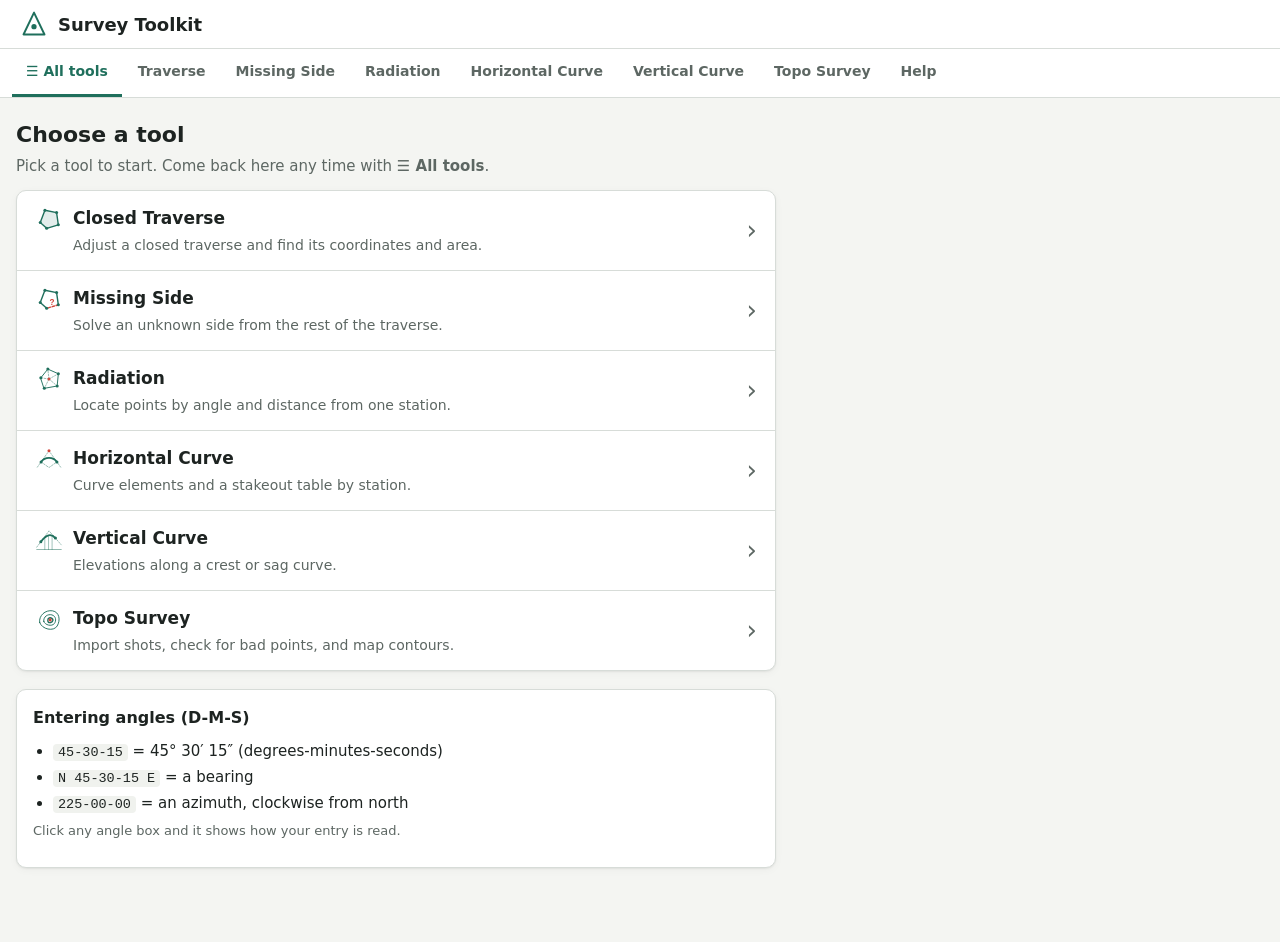
==== commit 883c59cc: "Missing Side icon: show a single missing side Co-Authored-By: Claude Opus 5.5 <noreply@anthropic.com" ====
--- a/index.html
+++ b/index.html
@@ -5,7 +5,7 @@
   <meta name="viewport" content="width=device-width, initial-scale=1">
   <title>Survey Toolkit</title>
   <meta name="description" content="Engineering surveying calculations: traverses, missing sides, radiation, horizontal and vertical curves, and topographic surface analysis.">
-  <link rel="stylesheet" href="css/styles.css?v=20261031b">
+  <link rel="stylesheet" href="css/styles.css?v=20261031c">
 </head>
 <body>
   <header class="app-header">
@@ -48,7 +48,7 @@
           <span class="tool-arrow" aria-hidden="true">›</span>
         </button>
         <button class="tool-item" data-go="missing">
-          <span class="tool-text"><span class="tool-title"><svg class="tool-icon" width="32" height="32" viewBox="0 0 48 48" fill="none" stroke="currentColor" stroke-width="2.4" stroke-linejoin="round" stroke-linecap="round" aria-hidden="true"><path d="M20 40 9 30 17 9 37 13"/><path d="M37 13 40 34 20 40" stroke="#d0453a" stroke-dasharray="4 3"/><text x="27" y="32" fill="#d0453a" stroke="none" font-size="14" font-weight="700" font-family="sans-serif">?</text><circle cx="9" cy="30" r="2.6" fill="currentColor" stroke="none"/><circle cx="17" cy="9" r="2.6" fill="currentColor" stroke="none"/><circle cx="37" cy="13" r="2.6" fill="currentColor" stroke="none"/><circle cx="20" cy="40" r="2.6" fill="currentColor" stroke="none"/></svg>Missing Side</span><span class="tool-desc">Solve an unknown side from the rest of the traverse.</span></span>
+          <span class="tool-text"><span class="tool-title"><svg class="tool-icon" width="32" height="32" viewBox="0 0 48 48" fill="none" stroke="currentColor" stroke-width="2.4" stroke-linejoin="round" stroke-linecap="round" aria-hidden="true"><path d="M20 40 9 30 17 9 37 13 40 34"/><path d="M40 34 20 40" stroke="#d0453a" stroke-dasharray="4 3"/><text x="25" y="34" fill="#d0453a" stroke="none" font-size="14" font-weight="700" font-family="sans-serif">?</text><circle cx="9" cy="30" r="2.6" fill="currentColor" stroke="none"/><circle cx="17" cy="9" r="2.6" fill="currentColor" stroke="none"/><circle cx="37" cy="13" r="2.6" fill="currentColor" stroke="none"/><circle cx="20" cy="40" r="2.6" fill="currentColor" stroke="none"/><circle cx="40" cy="34" r="2.6" fill="currentColor" stroke="none"/></svg>Missing Side</span><span class="tool-desc">Solve an unknown side from the rest of the traverse.</span></span>
           <span class="tool-arrow" aria-hidden="true">›</span>
         </button>
         <button class="tool-item" data-go="radiation">
@@ -367,12 +367,12 @@
 
   <div id="tooltip" class="tooltip" hidden></div>
 
-  <script src="js/core.js?v=20261031b"></script>
-  <script src="js/traverse.js?v=20261031b"></script>
-  <script src="js/curves.js?v=20261031b"></script>
-  <script src="js/topo.js?v=20261031b"></script>
-  <script src="js/samples.js?v=20261031b"></script>
-  <script src="js/ui.js?v=20261031b"></script>
-  <script src="js/app.js?v=20261031b"></script>
+  <script src="js/core.js?v=20261031c"></script>
+  <script src="js/traverse.js?v=20261031c"></script>
+  <script src="js/curves.js?v=20261031c"></script>
+  <script src="js/topo.js?v=20261031c"></script>
+  <script src="js/samples.js?v=20261031c"></script>
+  <script src="js/ui.js?v=20261031c"></script>
+  <script src="js/app.js?v=20261031c"></script>
 </body>
 </html>
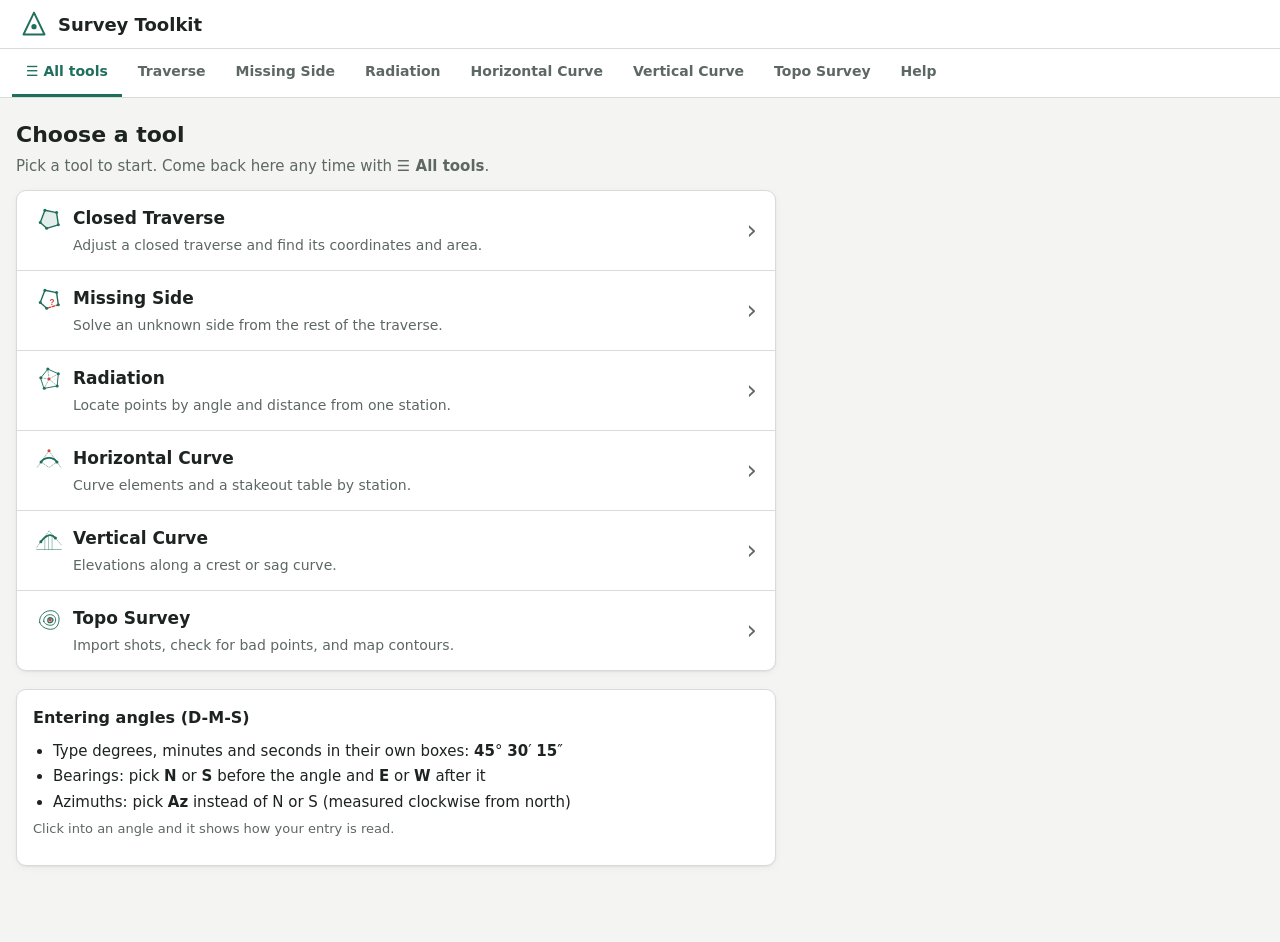
==== commit 2e685097: "Enter angles in separate degree, minute and second boxes Every angle and bearing input (traverse, mi" ====
--- a/index.html
+++ b/index.html
@@ -5,7 +5,7 @@
   <meta name="viewport" content="width=device-width, initial-scale=1">
   <title>Survey Toolkit</title>
   <meta name="description" content="Engineering surveying calculations: traverses, missing sides, radiation, horizontal and vertical curves, and topographic surface analysis.">
-  <link rel="stylesheet" href="css/styles.css?v=20261031c">
+  <link rel="stylesheet" href="css/styles.css?v=20261112b">
 </head>
 <body>
   <header class="app-header">
@@ -77,16 +77,15 @@
     <section id="tab-traverse" class="tab-panel">
       <div class="panel-head">
         <h1>Closed Traverse</h1>
-        <p>Enter each course in order around the figure. The program balances angles, computes latitudes and departures, closure and precision, applies the selected adjustment, and computes coordinates and area.</p>
+        <p>Enter each course in order around the figure. The program finds the errors in the data, corrects the distances, angles, latitudes and departures, then computes coordinates and area.</p>
       </div>
       <div class="dms-guide compact"></div>
       <div class="card">
         <div class="form-row">
-          <label>Data entered as
-            <select id="tr-mode">
-              <option value="distdir">Distances + directions/angles</option>
-              <option value="latdep">Latitudes + departures</option>
-            </select>
+          <label class="switch-row">
+            <input type="checkbox" id="tr-latdep" role="switch">
+            <span class="switch" aria-hidden="true"></span>
+            <span>Enter latitudes &amp; departures<br><span class="opt">instead of distances and angles</span></span>
           </label>
           <label class="dist-only">Direction type
             <select id="tr-dirtype">
@@ -324,9 +323,9 @@
       <div class="card prose">
         <h2>Entering angles and directions</h2>
         <ul>
-          <li>Angles: <code>45-30-15</code>, <code>45°30'15"</code>, <code>45 30 15</code>, <code>45d30m15s</code> or decimal degrees <code>45.504167</code>.</li>
-          <li>Bearings: <code>N 45-30-15 E</code>, <code>S12.5W</code>, <code>N 45°30'15" W</code>.</li>
-          <li>Azimuths: a plain angle, measured clockwise from north (0–360°).</li>
+          <li>Angles: type degrees, minutes and seconds in their own boxes (seconds may have decimals). Typing <code>-</code> or a space jumps to the next box, and pasting a whole angle such as <code>45-30-15</code> fills all three.</li>
+          <li>Bearings: pick <b>N</b> or <b>S</b> before the angle and <b>E</b> or <b>W</b> after it.</li>
+          <li>Azimuths: pick <b>Az</b> instead of N or S; measured clockwise from north (0–360°).</li>
           <li>Stations: <code>12+34.56</code> (feet, 100 per station) or <code>1+234.567</code> (meters, 1000 per station). Plain numbers also work.</li>
           <li>Tables accept pasting straight from a spreadsheet (tab or comma separated).</li>
         </ul>
@@ -367,12 +366,12 @@
 
   <div id="tooltip" class="tooltip" hidden></div>
 
-  <script src="js/core.js?v=20261031c"></script>
-  <script src="js/traverse.js?v=20261031c"></script>
-  <script src="js/curves.js?v=20261031c"></script>
-  <script src="js/topo.js?v=20261031c"></script>
-  <script src="js/samples.js?v=20261031c"></script>
-  <script src="js/ui.js?v=20261031c"></script>
-  <script src="js/app.js?v=20261031c"></script>
+  <script src="js/core.js?v=20261112b"></script>
+  <script src="js/traverse.js?v=20261112b"></script>
+  <script src="js/curves.js?v=20261112b"></script>
+  <script src="js/topo.js?v=20261112b"></script>
+  <script src="js/samples.js?v=20261112b"></script>
+  <script src="js/ui.js?v=20261112b"></script>
+  <script src="js/app.js?v=20261112b"></script>
 </body>
 </html>
--- a/css/styles.css
+++ b/css/styles.css
@@ -147,6 +147,7 @@
 .col-hidden { display: none; }
 
 /* Results */
+.results { scroll-margin-top: 56px; }
 .results:empty { display: none; }
 .summary { display: grid; grid-template-columns: repeat(auto-fill, minmax(180px, 1fr)); gap: 10px; margin-bottom: 14px; }
 .stat { background: var(--surface-2); border-radius: 8px; padding: 10px 12px; }
@@ -265,3 +266,30 @@
 /* Units / angle precision inside each tool's form */
 .tool-settings { display: flex; flex-wrap: wrap; gap: 12px 16px; padding-bottom: 12px; margin-bottom: 12px; border-bottom: 1px solid var(--border); }
 .tool-settings label { display: flex; flex-direction: column; gap: 4px; }
+
+/* Toggle switch */
+.form-row label.switch-row { flex-direction: row; align-items: center; gap: 10px; cursor: pointer; color: var(--text); font-size: 14px; line-height: 1.3; padding-bottom: 4px; }
+.switch-row input { position: absolute; opacity: 0; width: 1px; height: 1px; }
+.switch { position: relative; flex: none; width: 42px; height: 24px; border-radius: 12px; background: var(--border); transition: background 0.15s; }
+.switch::after { content: ""; position: absolute; top: 3px; left: 3px; width: 18px; height: 18px; border-radius: 50%; background: #fff; box-shadow: 0 1px 2px rgba(0,0,0,0.3); transition: transform 0.15s; }
+.switch-row input:checked + .switch { background: var(--accent); }
+.switch-row input:checked + .switch::after { transform: translateX(18px); }
+.switch-row input:focus-visible + .switch { outline: 2px solid var(--accent); outline-offset: 2px; }
+
+/* Grouped correction table */
+table.out tr.group th { text-align: center; border-bottom: 0; color: var(--text); font-size: 12.5px; }
+table.out th.gs, table.out td.gs { border-left: 2px solid var(--border); }
+
+/* Degrees / minutes / seconds entry boxes */
+.dms-entry { display: inline-flex; align-items: center; gap: 2px; flex-wrap: nowrap; }
+.dms-entry input[type="text"], table.grid .dms-entry input { width: 3.1em; padding: 7px 5px; text-align: right; font-family: var(--mono); font-size: 13px; }
+.dms-entry input.dms-d, table.grid .dms-entry input.dms-d { width: 3.6em; }
+.dms-entry input.dms-s, table.grid .dms-entry input.dms-s { width: 3.9em; }
+.dms-entry select { padding: 6px 3px; font-size: 13px; }
+.dms-entry select[hidden] { display: none; }
+.dms-u { color: var(--muted); font-size: 15px; margin-right: 5px; }
+.dms-entry input.bad { border-color: var(--bad-ink); background: var(--bad-bg); }
+.dms-entry > * { flex: none; }
+.dms-entry select { min-width: 3.4em; }
+.form-grid label:has(> .dms-entry.dir) { grid-column: span 2; }
+@media (max-width: 480px) { .form-grid label:has(> .dms-entry.dir) { grid-column: auto; } .dms-entry { flex-wrap: wrap; row-gap: 4px; } }
